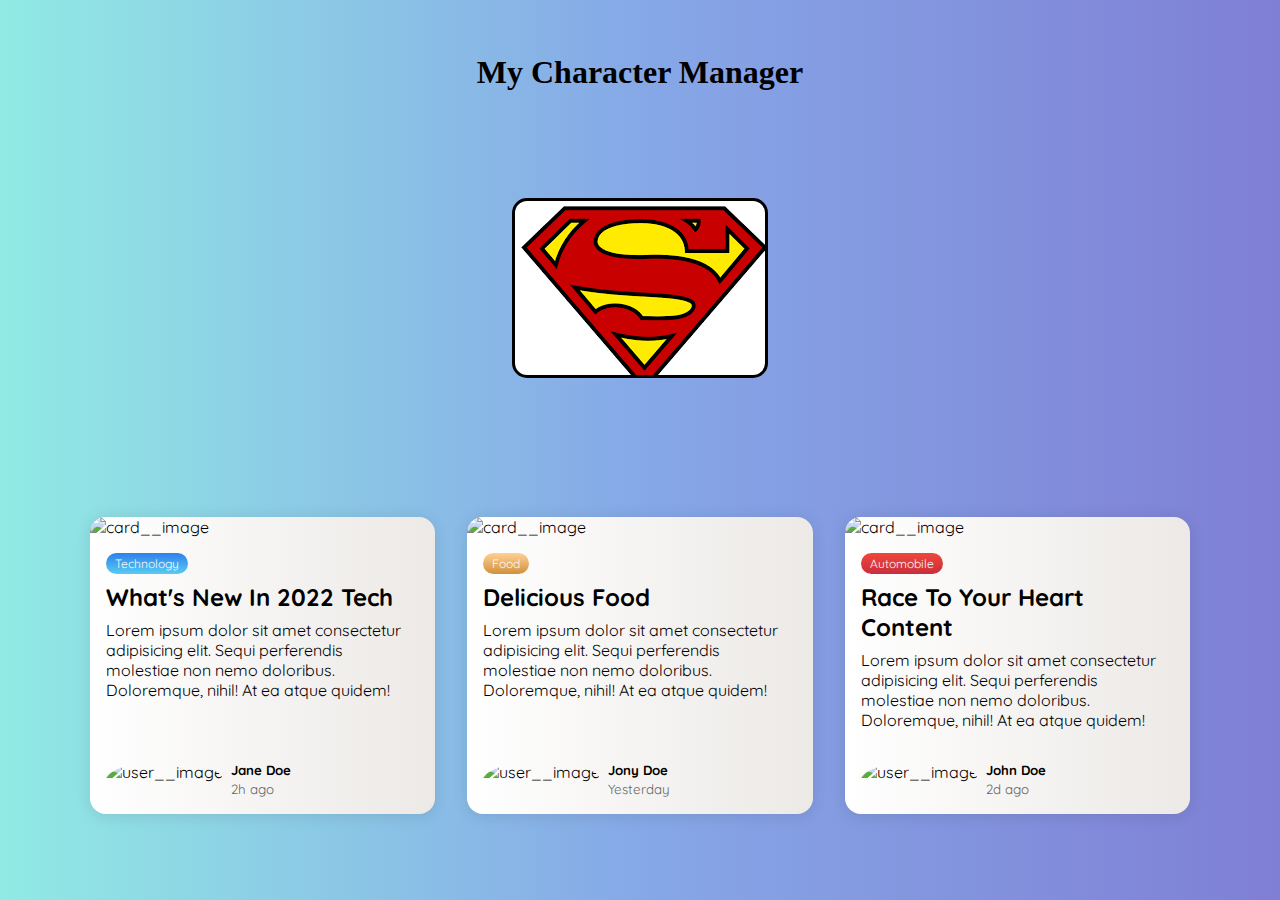
==== index.html @ 386da92c "okoklundi" ====
<!DOCTYPE html>
<html lang="en">
  <head>
    <meta charset="UTF-8" />
    <meta http-equiv="X-UA-Compatible" content="IE=edge" />
    <meta name="viewport" content="width=device-width, initial-scale=1.0" />
    <title>Document</title>
    <link rel="stylesheet" href="src/css/style.css" />
  </head>
  <body>
    <bold> <div class="titre_txt">My Character Manager</div></bold>
    <div class="titre"></div>
    <div class="container">
      <div class="card">
        <div class="card__header">
          <img
            src="https://source.unsplash.com/600x400/?computer"
            alt="card__image"
            class="card__image"
            width="600"
          />
        </div>
        <div class="card__body">
          <span class="tag tag-blue">Technology</span>
          <h4>What's new in 2022 Tech</h4>
          <p>
            Lorem ipsum dolor sit amet consectetur adipisicing elit. Sequi
            perferendis molestiae non nemo doloribus. Doloremque, nihil! At ea
            atque quidem!
          </p>
        </div>
        <div class="card__footer">
          <div class="user">
            <img
              src="https://i.pravatar.cc/40?img=1"
              alt="user__image"
              class="user__image"
            />
            <div class="user__info">
              <h5>Jane Doe</h5>
              <small>2h ago</small>
            </div>
          </div>
        </div>
      </div>
      <div class="card">
        <div class="card__header">
          <img
            src="https://source.unsplash.com/600x400/?food"
            alt="card__image"
            class="card__image"
            width="600"
          />
        </div>
        <div class="card__body">
          <span class="tag tag-brown">Food</span>
          <h4>Delicious Food</h4>
          <p>
            Lorem ipsum dolor sit amet consectetur adipisicing elit. Sequi
            perferendis molestiae non nemo doloribus. Doloremque, nihil! At ea
            atque quidem!
          </p>
        </div>
        <div class="card__footer">
          <div class="user">
            <img
              src="https://i.pravatar.cc/40?img=2"
              alt="user__image"
              class="user__image"
            />
            <div class="user__info">
              <h5>Jony Doe</h5>
              <small>Yesterday</small>
            </div>
          </div>
        </div>
      </div>
      <div class="card">
        <div class="card__header">
          <img
            src="https://source.unsplash.com/600x400/?car,automobile"
            alt="card__image"
            class="card__image"
            width="600"
          />
        </div>
        <div class="card__body">
          <span class="tag tag-red">Automobile</span>
          <h4>Race to your heart content</h4>
          <p>
            Lorem ipsum dolor sit amet consectetur adipisicing elit. Sequi
            perferendis molestiae non nemo doloribus. Doloremque, nihil! At ea
            atque quidem!
          </p>
        </div>
        <div class="card__footer">
          <div class="user">
            <img
              src="https://i.pravatar.cc/40?img=3"
              alt="user__image"
              class="user__image"
            />
            <div class="user__info">
              <h5>John Doe</h5>
              <small>2d ago</small>
            </div>
          </div>
        </div>
      </div>
    </div>
  </body>
</html>
---- src/css/style.css ----
@import url("https://fonts.googleapis.com/css2?family=Quicksand:wght@300..700&display=swap");
*,
*::before,
*::after {
  -webkit-box-sizing: border-box;
          box-sizing: border-box;
  padding: 0;
  margin: 0;
}

.titre_txt {
  display: -webkit-box;
  display: -ms-flexbox;
  display: flex;
  -ms-flex-line-pack: justify;
      align-content: space-between;
  -webkit-box-pack: center;
      -ms-flex-pack: center;
          justify-content: center;
  color: black;
  font-weight: 900;
  font-size: xx-large;
  font-family: AeromusKirho;
}

.titre {
  width: 20vw;
  height: 20vh;
  border: 3px solid black;
  border-radius: 15px;
  background-image: url([data-uri]);
}

body {
  font-family: "Quicksand", sans-serif;
  display: grid;
  place-items: center;
  height: 100vh;
  background: #7f7fd5;
  background: -webkit-gradient(linear, left top, right top, from(#91eae4), color-stop(#86a8e7), to(#7f7fd5));
  background: linear-gradient(to right, #91eae4, #86a8e7, #7f7fd5);
}

.container {
  display: -webkit-box;
  display: -ms-flexbox;
  display: flex;
  -ms-flex-wrap: wrap;
      flex-wrap: wrap;
  -webkit-box-pack: center;
      -ms-flex-pack: center;
          justify-content: center;
  max-width: 1200px;
  margin-block: 2rem;
  gap: 2rem;
}

img {
  max-width: 100%;
  display: block;
  -o-object-fit: cover;
     object-fit: cover;
}

.card {
  display: -webkit-box;
  display: -ms-flexbox;
  display: flex;
  -webkit-box-orient: vertical;
  -webkit-box-direction: normal;
      -ms-flex-direction: column;
          flex-direction: column;
  width: clamp(20rem, 20rem + 2vw, 22rem);
  overflow: hidden;
  -webkit-box-shadow: 0 0.1rem 1rem rgba(0, 0, 0, 0.1);
          box-shadow: 0 0.1rem 1rem rgba(0, 0, 0, 0.1);
  border-radius: 1em;
  background: #ECE9E6;
  background: -webkit-gradient(linear, left top, right top, from(#FFFFFF), to(#ECE9E6));
  background: linear-gradient(to right, #FFFFFF, #ECE9E6);
}

.card__body {
  padding: 1rem;
  display: -webkit-box;
  display: -ms-flexbox;
  display: flex;
  -webkit-box-orient: vertical;
  -webkit-box-direction: normal;
      -ms-flex-direction: column;
          flex-direction: column;
  gap: 0.5rem;
}

.tag {
  -ms-flex-item-align: start;
      align-self: flex-start;
  padding: 0.25em 0.75em;
  border-radius: 1em;
  font-size: 0.75rem;
}

.tag + .tag {
  margin-left: 0.5em;
}

.tag-blue {
  background: #56CCF2;
  background: -webkit-gradient(linear, left top, left bottom, from(#2F80ED), to(#56CCF2));
  background: linear-gradient(to bottom, #2F80ED, #56CCF2);
  color: #fafafa;
}

.tag-brown {
  background: #D1913C;
  background: -webkit-gradient(linear, left top, left bottom, from(#FFD194), to(#D1913C));
  background: linear-gradient(to bottom, #FFD194, #D1913C);
  color: #fafafa;
}

.tag-red {
  background: #cb2d3e;
  background: -webkit-gradient(linear, left top, left bottom, from(#ef473a), to(#cb2d3e));
  background: linear-gradient(to bottom, #ef473a, #cb2d3e);
  color: #fafafa;
}

.card__body h4 {
  font-size: 1.5rem;
  text-transform: capitalize;
}

.card__footer {
  display: -webkit-box;
  display: -ms-flexbox;
  display: flex;
  padding: 1rem;
  margin-top: auto;
}

.user {
  display: -webkit-box;
  display: -ms-flexbox;
  display: flex;
  gap: 0.5rem;
}

.user__image {
  border-radius: 50%;
}

.user__info > small {
  color: #666;
}

/* #### Generated By: http://www.fontget.com #### */
@font-face {
  font-family: "AeromusKirho";
  font-style: normal;
  font-weight: normal;
  src: local("AeromusKirho"), url("AeromusKirho.woff") format("woff");
}/*# sourceMappingURL=style.css.map */
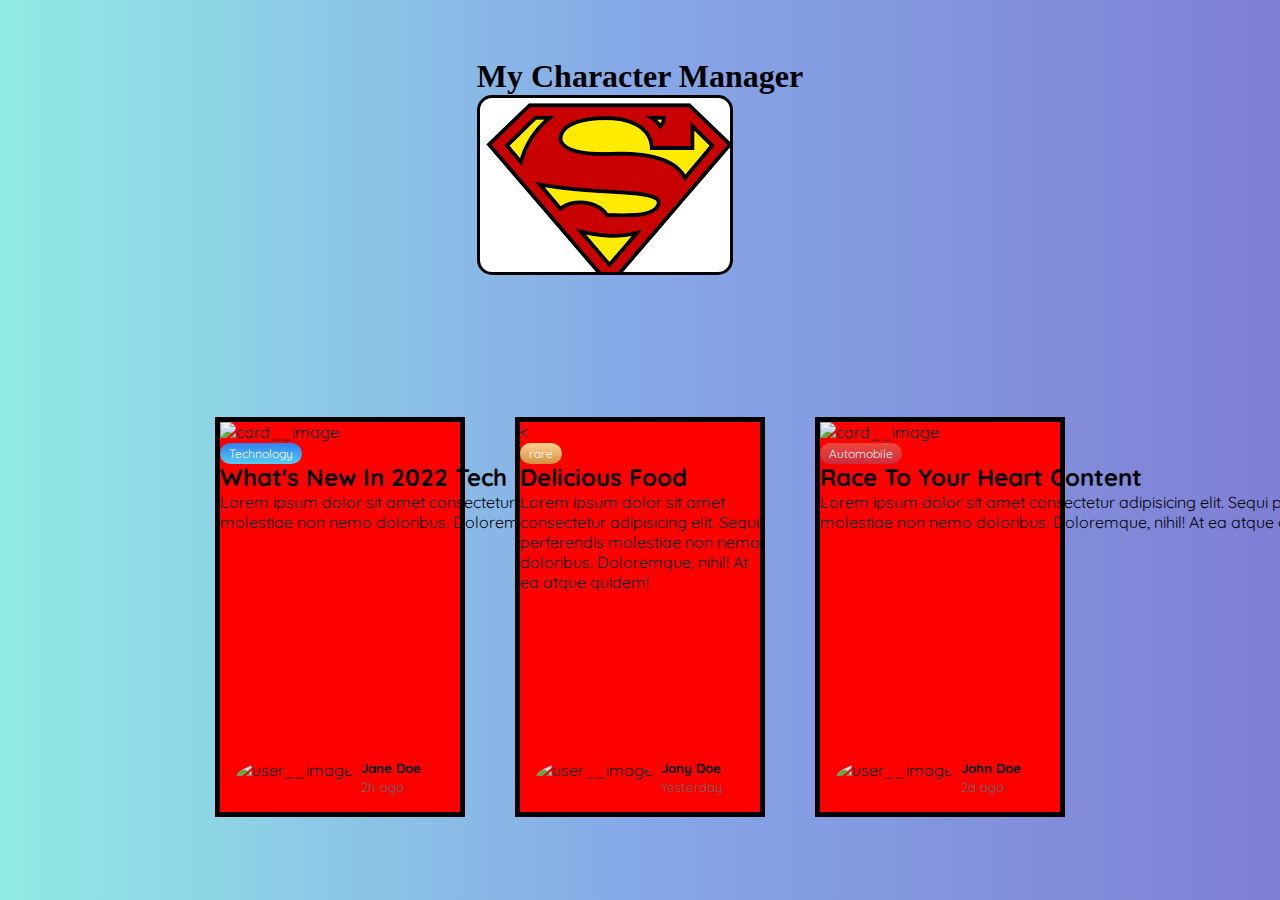
==== commit af5e13c9: "okjs1" ====
--- a/index.html
+++ b/index.html
@@ -5,12 +5,15 @@
     <meta http-equiv="X-UA-Compatible" content="IE=edge" />
     <meta name="viewport" content="width=device-width, initial-scale=1.0" />
     <title>Document</title>
-    <link rel="stylesheet" href="src/css/style.css" />
+    <link rel="stylesheet" href="index_src/css/style.css" />
+    <script defer src="script.js"></script>
   </head>
   <body>
-    <bold> <div class="titre_txt">My Character Manager</div></bold>
-    <div class="titre"></div>
-    <div class="container">
+    <header>
+      <bold> <div class="titre_txt">My Character Manager</div></bold>
+      <div class="titre"></div>
+    </header>
+    <main id="container">
       <div class="card">
         <div class="card__header">
           <img
@@ -44,16 +47,9 @@
         </div>
       </div>
       <div class="card">
-        <div class="card__header">
-          <img
-            src="https://source.unsplash.com/600x400/?food"
-            alt="card__image"
-            class="card__image"
-            width="600"
-          />
-        </div>
+        <
         <div class="card__body">
-          <span class="tag tag-brown">Food</span>
+          <span class="tag tag-gold">rare</span>
           <h4>Delicious Food</h4>
           <p>
             Lorem ipsum dolor sit amet consectetur adipisicing elit. Sequi
@@ -107,6 +103,6 @@
           </div>
         </div>
       </div>
-    </div>
+    </main>
   </body>
 </html>
--- a/index_src/css/style.css
+++ b/index_src/css/style.css
@@ -0,0 +1,165 @@
+@import url("https://fonts.googleapis.com/css2?family=Quicksand:wght@300..700&display=swap");
+*,
+*::before,
+*::after {
+  -webkit-box-sizing: border-box;
+          box-sizing: border-box;
+  padding: 0;
+  margin: 0;
+}
+
+.titre_txt {
+  display: -webkit-box;
+  display: -ms-flexbox;
+  display: flex;
+  -ms-flex-line-pack: justify;
+      align-content: space-between;
+  -webkit-box-pack: center;
+      -ms-flex-pack: center;
+          justify-content: center;
+  color: black;
+  font-weight: 900;
+  font-size: xx-large;
+  font-family: Cambria, Cochin, Georgia, Times, "Times New Roman", serif;
+}
+
+.titre {
+  width: 20vw;
+  height: 20vh;
+  border: 3px solid black;
+  border-radius: 15px;
+  background-image: url([data-uri]);
+}
+
+body {
+  font-family: "Quicksand", sans-serif;
+  display: grid;
+  place-items: center;
+  height: 100vh;
+  background: #7f7fd5;
+  background: -webkit-gradient(linear, left top, right top, from(#91eae4), color-stop(#86a8e7), to(#7f7fd5));
+  background: linear-gradient(to right, #91eae4, #86a8e7, #7f7fd5);
+}
+
+img {
+  max-width: 100%;
+  display: block;
+  -o-object-fit: cover;
+     object-fit: cover;
+}
+
+#container {
+  display: -webkit-box;
+  display: -ms-flexbox;
+  display: flex;
+  -ms-flex-wrap: wrap;
+      flex-wrap: wrap;
+}
+
+.card {
+  display: -webkit-box;
+  display: -ms-flexbox;
+  display: flex;
+  -ms-flex-wrap: wrap;
+      flex-wrap: wrap;
+  width: 250px;
+  height: 400px;
+  background-color: red;
+  border: 5px solid black;
+  margin: 25px;
+  -webkit-box-orient: vertical;
+  -webkit-box-direction: normal;
+      -ms-flex-direction: column;
+          flex-direction: column;
+}
+
+.card_name {
+  background-color: green;
+  color: blue;
+  margin: 20px;
+}
+
+.card_desc {
+  background-color: white;
+  color: black;
+  -o-object-fit: contain;
+     object-fit: contain;
+}
+
+.card_img {
+  max-width: 100%;
+  display: block;
+  -o-object-fit: cover;
+     object-fit: cover;
+}
+
+.tag {
+  -ms-flex-item-align: start;
+      align-self: flex-start;
+  padding: 0.25em 0.75em;
+  border-radius: 1em;
+  font-size: 0.75rem;
+}
+
+.tag + .tag {
+  margin-left: 0.5em;
+}
+
+.tag-blue {
+  background: #56CCF2;
+  background: -webkit-gradient(linear, left top, left bottom, from(#2F80ED), to(#56CCF2));
+  background: linear-gradient(to bottom, #2F80ED, #56CCF2);
+  color: #fafafa;
+}
+
+.tag-gold {
+  background: #D1913C;
+  background: -webkit-gradient(linear, left top, left bottom, from(#FFD194), to(#D1913C));
+  background: linear-gradient(to bottom, #FFD194, #D1913C);
+  color: #fafafa;
+}
+
+.tag-red {
+  background: #cb2d3e;
+  background: -webkit-gradient(linear, left top, left bottom, from(#ef473a), to(#cb2d3e));
+  background: linear-gradient(to bottom, #ef473a, #cb2d3e);
+  color: #fafafa;
+}
+
+.card__body h4 {
+  font-size: 1.5rem;
+  text-transform: capitalize;
+}
+
+.card__footer {
+  display: -webkit-box;
+  display: -ms-flexbox;
+  display: flex;
+  padding: 1rem;
+  margin-top: auto;
+}
+
+.user {
+  display: -webkit-box;
+  display: -ms-flexbox;
+  display: flex;
+  gap: 0.5rem;
+}
+
+.user__image {
+  border-radius: 50%;
+}
+
+.user__info > small {
+  color: #666;
+}
+
+/* #### Generated By: http://www.fontget.com #### */
+/*
+@font-face {
+  font-family: 'AeromusKirho';
+  font-style: normal;
+  font-weight: normal;
+  src: local('AeromusKirho'), url('AeromusKirho.woff') format('woff');
+}
+*//*# sourceMappingURL=style.css.map */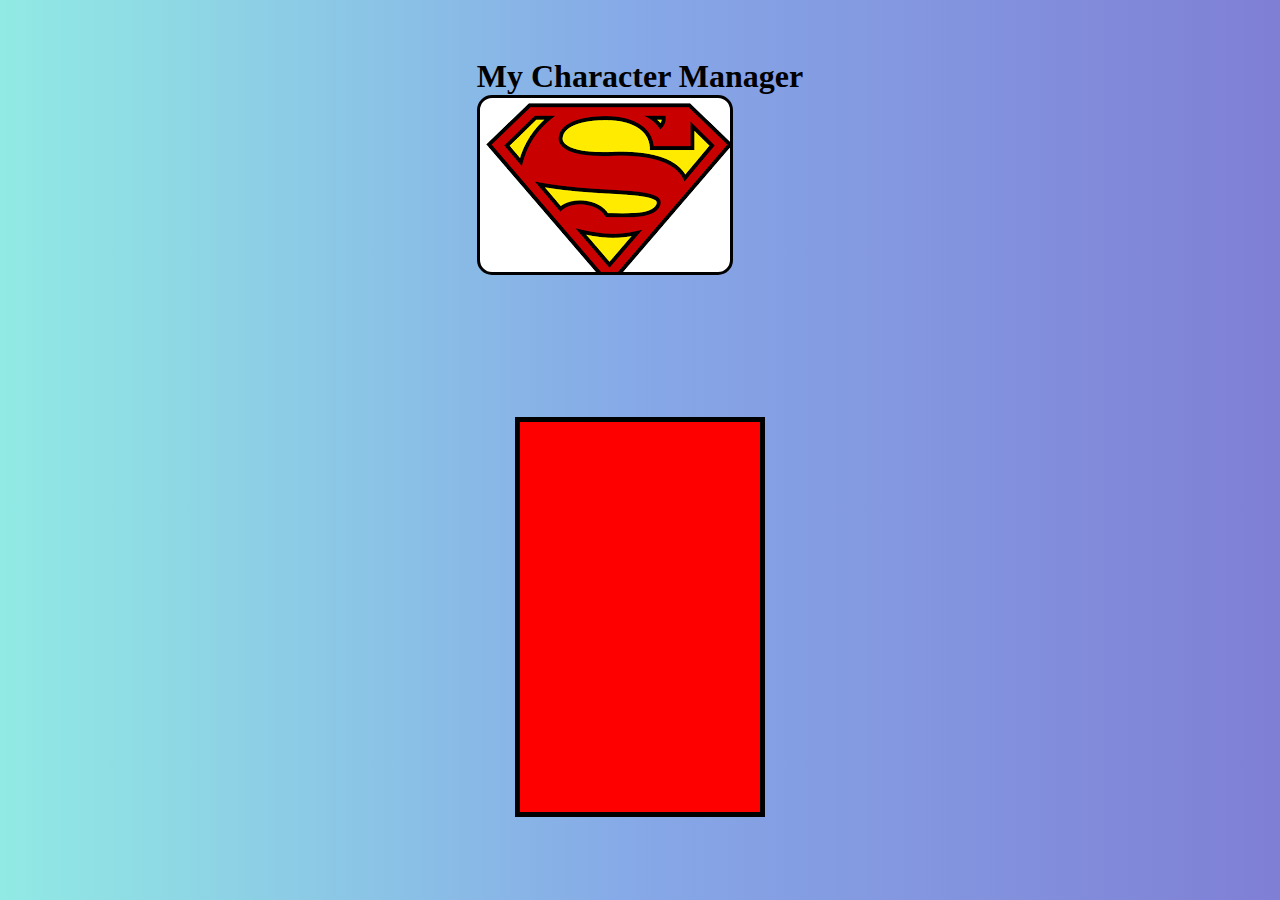
==== commit 8faab6e3: "okjs2tape" ====
--- a/index.html
+++ b/index.html
@@ -14,95 +14,7 @@
       <div class="titre"></div>
     </header>
     <main id="container">
-      <div class="card">
-        <div class="card__header">
-          <img
-            src="https://source.unsplash.com/600x400/?computer"
-            alt="card__image"
-            class="card__image"
-            width="600"
-          />
-        </div>
-        <div class="card__body">
-          <span class="tag tag-blue">Technology</span>
-          <h4>What's new in 2022 Tech</h4>
-          <p>
-            Lorem ipsum dolor sit amet consectetur adipisicing elit. Sequi
-            perferendis molestiae non nemo doloribus. Doloremque, nihil! At ea
-            atque quidem!
-          </p>
-        </div>
-        <div class="card__footer">
-          <div class="user">
-            <img
-              src="https://i.pravatar.cc/40?img=1"
-              alt="user__image"
-              class="user__image"
-            />
-            <div class="user__info">
-              <h5>Jane Doe</h5>
-              <small>2h ago</small>
-            </div>
-          </div>
-        </div>
-      </div>
-      <div class="card">
-        <
-        <div class="card__body">
-          <span class="tag tag-gold">rare</span>
-          <h4>Delicious Food</h4>
-          <p>
-            Lorem ipsum dolor sit amet consectetur adipisicing elit. Sequi
-            perferendis molestiae non nemo doloribus. Doloremque, nihil! At ea
-            atque quidem!
-          </p>
-        </div>
-        <div class="card__footer">
-          <div class="user">
-            <img
-              src="https://i.pravatar.cc/40?img=2"
-              alt="user__image"
-              class="user__image"
-            />
-            <div class="user__info">
-              <h5>Jony Doe</h5>
-              <small>Yesterday</small>
-            </div>
-          </div>
-        </div>
-      </div>
-      <div class="card">
-        <div class="card__header">
-          <img
-            src="https://source.unsplash.com/600x400/?car,automobile"
-            alt="card__image"
-            class="card__image"
-            width="600"
-          />
-        </div>
-        <div class="card__body">
-          <span class="tag tag-red">Automobile</span>
-          <h4>Race to your heart content</h4>
-          <p>
-            Lorem ipsum dolor sit amet consectetur adipisicing elit. Sequi
-            perferendis molestiae non nemo doloribus. Doloremque, nihil! At ea
-            atque quidem!
-          </p>
-        </div>
-        <div class="card__footer">
-          <div class="user">
-            <img
-              src="https://i.pravatar.cc/40?img=3"
-              alt="user__image"
-              class="user__image"
-            />
-            <div class="user__info">
-              <h5>John Doe</h5>
-              <small>2d ago</small>
-            </div>
-          </div>
-        </div>
-      </div>
+      <div class="card"></div>
     </main>
   </body>
 </html>
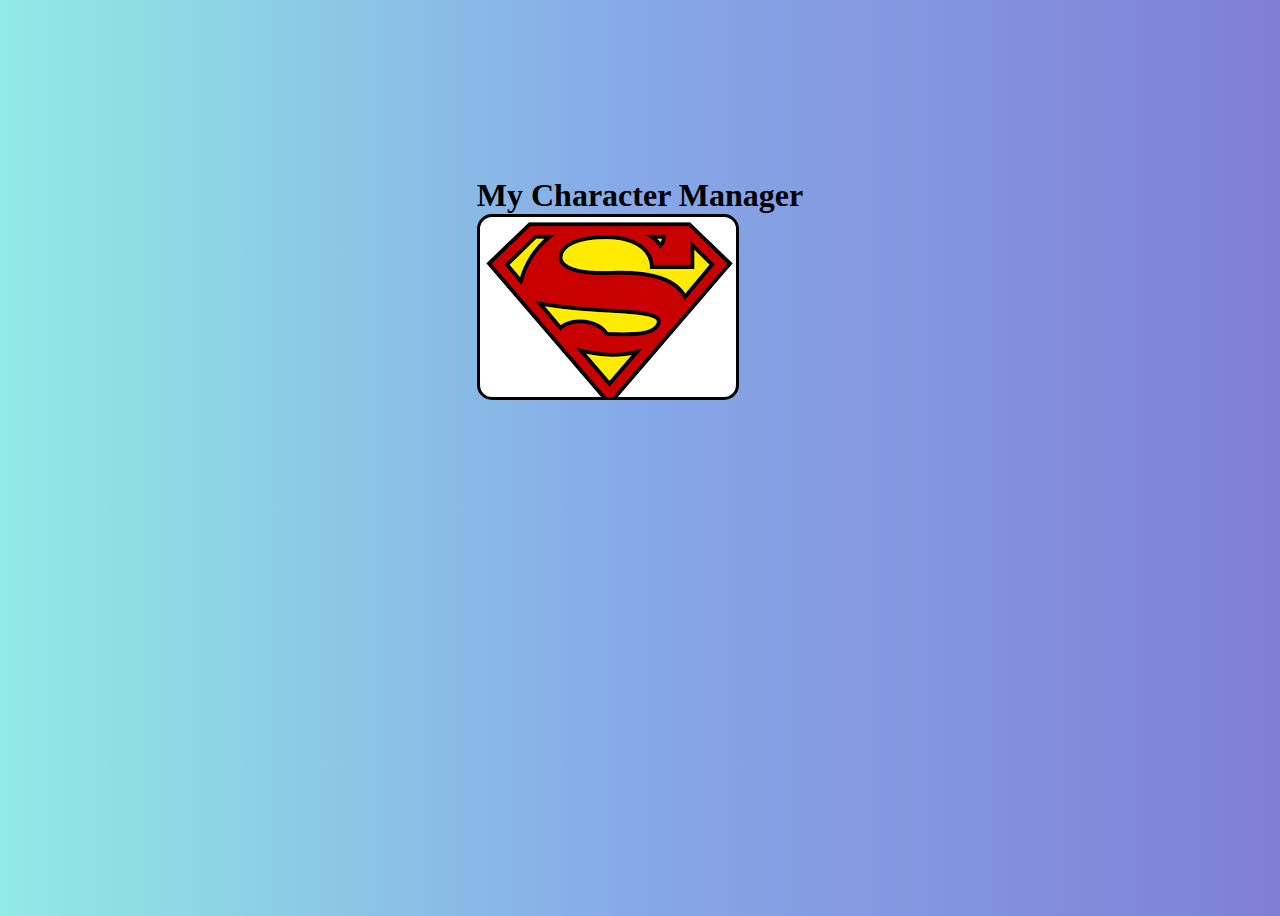
==== commit dc4e791d: "okAccueilFini" ====
--- a/index.html
+++ b/index.html
@@ -5,7 +5,7 @@
     <meta http-equiv="X-UA-Compatible" content="IE=edge" />
     <meta name="viewport" content="width=device-width, initial-scale=1.0" />
     <title>Document</title>
-    <link rel="stylesheet" href="index_src/css/style.css" />
+    <link rel="stylesheet" href="src/css/style.css" />
     <script defer src="script.js"></script>
   </head>
   <body>
@@ -13,8 +13,6 @@
       <bold> <div class="titre_txt">My Character Manager</div></bold>
       <div class="titre"></div>
     </header>
-    <main id="container">
-      <div class="card"></div>
-    </main>
+    <main id="container"></main>
   </body>
 </html>
--- a/src/css/style.css
+++ b/src/css/style.css
@@ -0,0 +1,187 @@
+@import url("https://fonts.googleapis.com/css2?family=Quicksand:wght@300..700&display=swap");
+rdtfgyuyhujn *,
+*::before,
+*::after {
+  -webkit-box-sizing: border-box;
+  box-sizing: border-box;
+  padding: 0;
+  margin: 0;
+}
+
+.titre_txt {
+  display: -webkit-box;
+  display: -ms-flexbox;
+  display: flex;
+  -ms-flex-line-pack: justify;
+  align-content: space-between;
+  -webkit-box-pack: center;
+  -ms-flex-pack: center;
+  justify-content: center;
+  color: black;
+  font-weight: 900;
+  font-size: xx-large;
+  font-family: Cambria, Cochin, Georgia, Times, "Times New Roman", serif;
+}
+
+.titre {
+  width: 20vw;
+  height: 20vh;
+  border: 3px solid black;
+  border-radius: 15px;
+  background-image: url([data-uri]);
+}
+
+body {
+  font-family: "Quicksand", sans-serif;
+  display: grid;
+  place-items: center;
+  height: 100vh;
+  background: #7f7fd5;
+  background: -webkit-gradient(linear, left top, right top, from(#91eae4), color-stop(#86a8e7), to(#7f7fd5));
+  background: linear-gradient(to right, #91eae4, #86a8e7, #7f7fd5);
+}
+
+img {
+  max-width: 100%;
+  display: block;
+  -o-object-fit: cover;
+  object-fit: cover;
+}
+
+#container {
+  display: -webkit-box;
+  display: -ms-flexbox;
+  display: flex;
+  -ms-flex-wrap: wrap;
+  flex-wrap: wrap;
+}
+
+.card {
+  display: -webkit-box;
+  display: -ms-flexbox;
+  display: flex;
+  -ms-flex-wrap: wrap;
+  flex-wrap: wrap;
+  width: 250px;
+  height: 400px;
+  background-color: yellow;
+  border: 5px solid red;
+  border-style: ridge;
+  border-radius: 15px;
+  margin: 25px;
+  -webkit-box-orient: vertical;
+  -webkit-box-direction: normal;
+  -ms-flex-direction: column;
+  flex-direction: column;
+}
+
+.card_name {
+  display: -webkit-box;
+  display: -ms-flexbox;
+  display: flex;
+  -ms-flex-line-pack: center;
+  align-content: center;
+  -webkit-box-pack: center;
+  -ms-flex-pack: center;
+  justify-content: center;
+  color: red;
+  font-weight: 900;
+  font-size: large;
+  margin: 20px;
+}
+
+.card_solo {
+  display: -webkit-box;
+  display: -ms-flexbox;
+  display: flex;
+  -ms-flex-wrap: wrap;
+      flex-wrap: wrap;
+  -webkit-box-orient: vertical;
+  -webkit-box-direction: normal;
+      -ms-flex-direction: column;
+          flex-direction: column;
+  -webkit-box-pack: center;
+      -ms-flex-pack: center;
+          justify-content: center;
+  -webkit-box-align: center;
+      -ms-flex-align: center;
+          align-items: center;
+  border: 10px ridge red;
+  background-image: url(https://images2.alphacoders.com/446/thumb-1920-446666.jpg);
+  background-repeat: no-repeat;
+  background-position: center;
+  background-size: contain;
+}
+
+.card_img_solo {
+  border: 7px ridge grey;
+  border-radius: 15px;
+  max-width: 95%;
+  height: 40vh;
+  -o-object-fit: fill;
+  object-fit: fill;
+}
+
+.refresh_cross {
+  color: black;
+  text-decoration: none;
+  margin: 1px 10px 5px 94vw;
+  font-weight: 900;
+  border: 2px dotted #000000;
+}
+
+.card_name_solo {
+  color: red;
+  margin: 13px 0px 45px 0px;
+}
+
+.card_desc_solo {
+  display: -webkit-box;
+  display: -ms-flexbox;
+  display: flex;
+  -ms-flex-line-pack: center;
+      align-content: center;
+  -webkit-box-pack: center;
+      -ms-flex-pack: center;
+          justify-content: center;
+  margin: 55px 328px 0px 368px;
+  color: red;
+  padding-top: 25px;
+  font-weight: 600;
+}
+
+.card_desc {
+  display: -webkit-box;
+  display: -ms-flexbox;
+  display: flex;
+  -ms-flex-line-pack: center;
+  align-content: center;
+  -webkit-box-pack: center;
+  -ms-flex-pack: center;
+  justify-content: center;
+  color: red;
+  padding-top: 25px;
+  font-weight: 600;
+  -o-object-fit: contain;
+  object-fit: contain;
+}
+
+.card_img {
+  border: 7px ridge grey;
+  border-radius: 15px;
+  max-width: 95%;
+  height: 40vh;
+  -o-object-fit: fill;
+  object-fit: fill;
+}
+
+/* #### Generated By: http://www.fontget.com #### */
+/*
+@font-face {
+  font-family: 'AeromusKirho';
+  font-style: normal;
+  font-weight: normal;
+  src: local('AeromusKirho'), url('AeromusKirho.woff') format('woff');
+}
+*/
+/*# sourceMappingURL=style.css.map *//*# sourceMappingURL=style.css.map */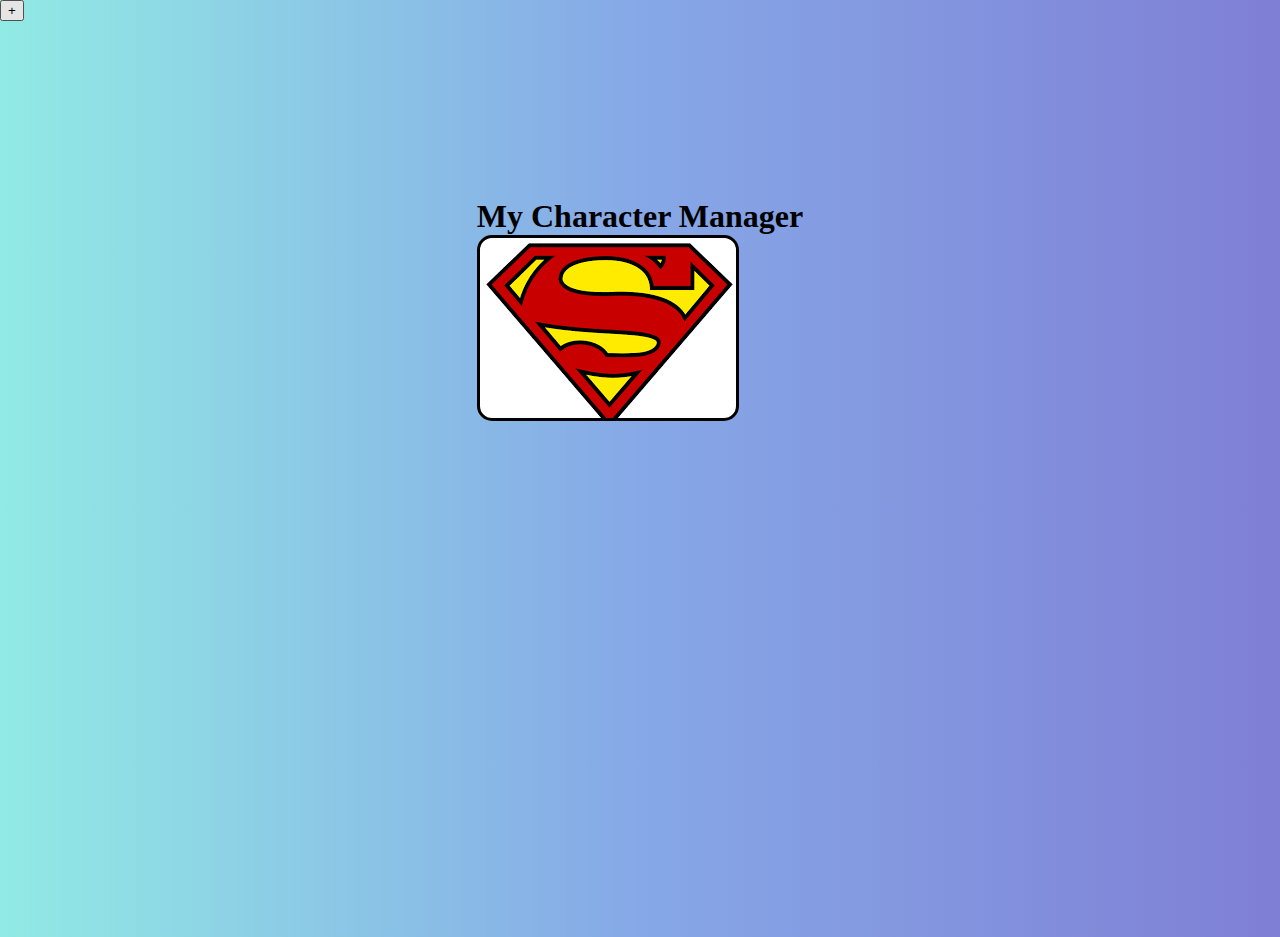
==== commit 0fb085dd: "loren" ====
--- a/index.html
+++ b/index.html
@@ -12,6 +12,7 @@
     <header>
       <bold> <div class="titre_txt">My Character Manager</div></bold>
       <div class="titre"></div>
+      <button id="btn+">+</button>
     </header>
     <main id="container"></main>
   </body>
--- a/src/css/style.css
+++ b/src/css/style.css
@@ -168,11 +168,32 @@
 
 .card_img {
   border: 7px ridge grey;
-  border-radius: 15px;
+  border-radius: 20px;
   max-width: 95%;
-  height: 40vh;
+  height: 30vh;
   -o-object-fit: fill;
   object-fit: fill;
+}
+
+.btn_details {
+  -webkit-box-pack: center;
+      -ms-flex-pack: center;
+          justify-content: center;
+  -webkit-box-align: center;
+      -ms-flex-align: center;
+          align-items: center;
+  width: 10vw;
+}
+
+.btn + {
+  display: -webkit-box;
+  display: -ms-flexbox;
+  display: flex;
+  width: 25px;
+  height: 25px;
+  -webkit-box-pack: center;
+      -ms-flex-pack: center;
+          justify-content: center;
 }
 
 /* #### Generated By: http://www.fontget.com #### */
